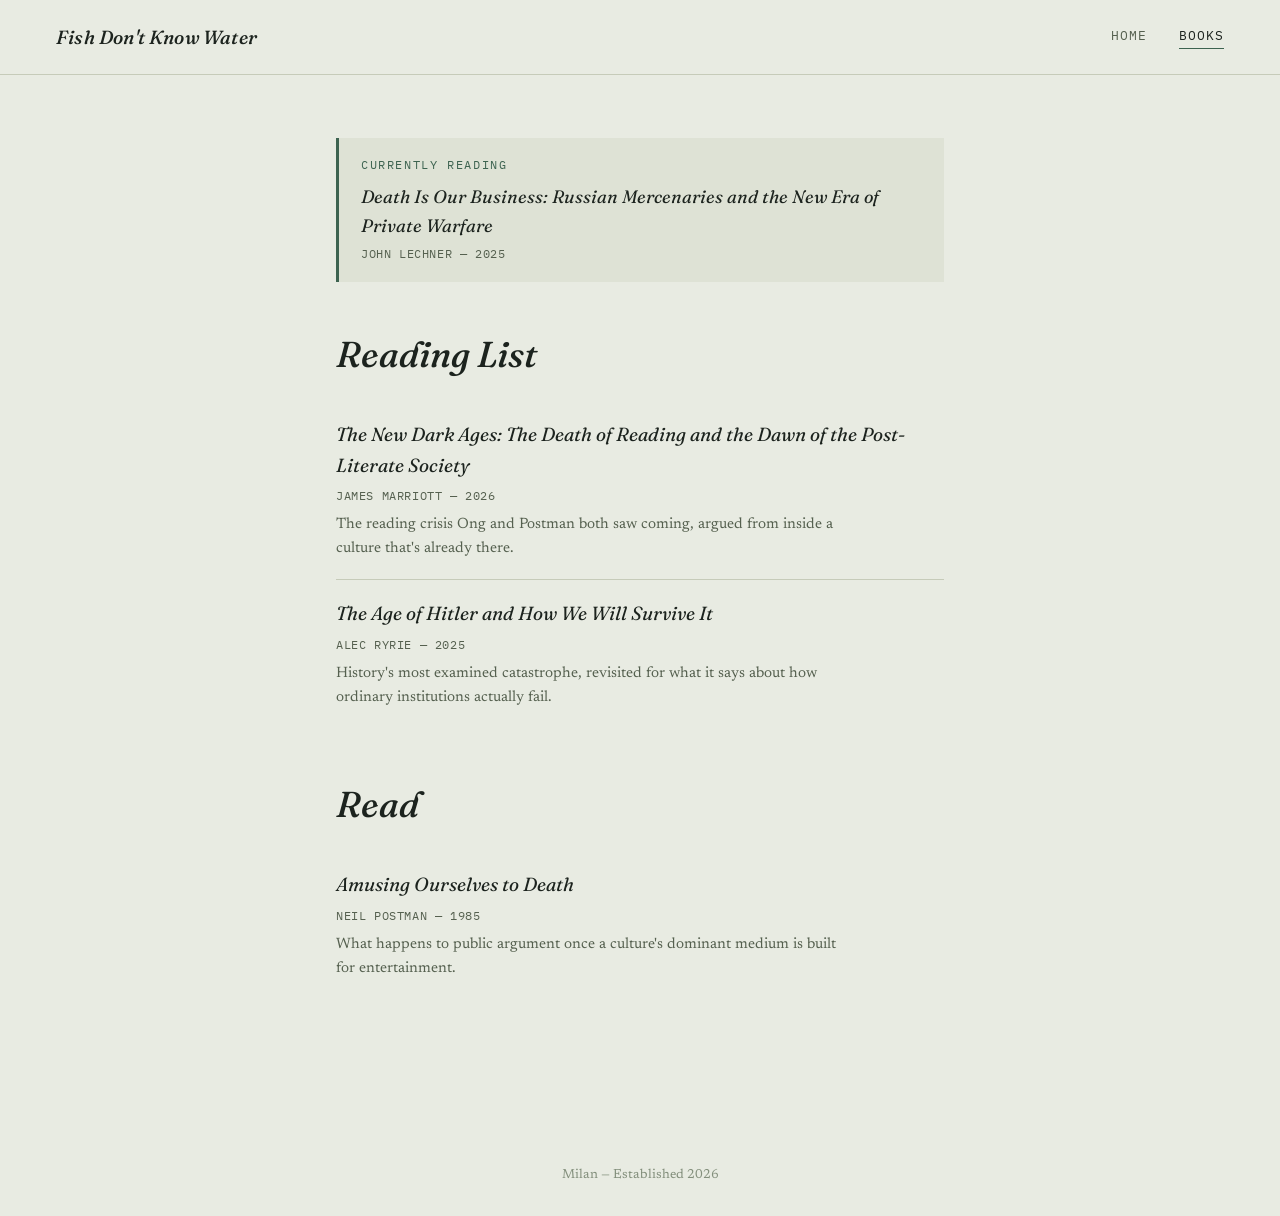
==== books.html @ 72e8afba "first commit" ====
<!doctype html>
<html lang="en">
<head>
<meta charset="UTF-8">
<meta name="viewport" content="width=device-width, initial-scale=1">
<title>Fish Don't Know Water — Books</title>
<link rel="stylesheet" href="https://fonts.googleapis.com/css2?family=Fraunces:ital,opsz,wght@0,9..144,300..600;1,9..144,300..600&family=Newsreader:ital,wght@0,400;0,500;1,400;1,500&family=IBM+Plex+Mono:wght@400;500&display=swap">
<link rel="stylesheet" href="styles.css">
</head>
<body>

<header>
  <a class="wordmark" href="index.html">Fish Don't Know Water</a>
  <nav>
    <a href="index.html">Home</a>
    <a href="books.html" aria-current="page">Books</a>
  </nav>
</header>

<main>
  <section class="view-books">
    <div class="current-read">
      <span class="eyebrow">Currently reading</span>
      <div class="book-title">Death Is Our Business: Russian Mercenaries and the New Era of Private Warfare</div>
      <div class="book-author">John Lechner — 2025</div>
    </div>

    <div class="books-head">
      <h1>Reading List</h1>
    </div>

    <div class="shelf">
      <div class="book">
        <div class="book-title">The New Dark Ages: The Death of Reading and the Dawn of the Post-Literate Society</div>
        <div class="book-author">James Marriott — 2026</div>
        <div class="book-note">The reading crisis Ong and Postman both saw coming, argued from inside a culture that's already there.</div>
      </div>

      <div class="book">
        <div class="book-title">The Age of Hitler and How We Will Survive It</div>
        <div class="book-author">Alec Ryrie — 2025</div>
        <div class="book-note">History's most examined catastrophe, revisited for what it says about how ordinary institutions actually fail.</div>
      </div>
    </div>

    <div class="books-head">
      <h1>Read</h1>
    </div>

    <div class="shelf">
      <div class="book">
        <div class="book-title">Amusing Ourselves to Death</div>
        <div class="book-author">Neil Postman — 1985</div>
        <div class="book-note">What happens to public argument once a culture's dominant medium is built for entertainment.</div>
      </div>
    </div>
  </section>
</main>

<footer>Milan — Established 2026</footer>

</body>
</html>
---- styles.css ----
:root {
  --paper: #e8ebe2;
  --paper-raised: #dee2d5;
  --ink: #1c231e;
  --ink-soft: #55604f;
  --ink-faint: #838f7c;
  --line: #c6cbb9;
  --accent: #3d6350;
  --accent-ink: #f2f4ec;

  --font-display: 'Fraunces', 'Iowan Old Style', 'Palatino Linotype', Georgia, serif;
  --font-body: 'Newsreader', 'Iowan Old Style', Georgia, serif;
  --font-mono: 'IBM Plex Mono', ui-monospace, SFMono-Regular, Menlo, monospace;
}

@media (prefers-color-scheme: dark) {
  :root:not([data-theme="light"]) {
    --paper: #121814;
    --paper-raised: #1a2119;
    --ink: #e6e9df;
    --ink-soft: #a3ad99;
    --ink-faint: #6d7867;
    --line: #2b342a;
    --accent: #85b89e;
    --accent-ink: #0d1410;
  }
}

:root[data-theme="dark"] {
  --paper: #121814;
  --paper-raised: #1a2119;
  --ink: #e6e9df;
  --ink-soft: #a3ad99;
  --ink-faint: #6d7867;
  --line: #2b342a;
  --accent: #85b89e;
  --accent-ink: #0d1410;
}

* { box-sizing: border-box; }

body {
  margin: 0;
  background: var(--paper);
  color: var(--ink);
  font-family: var(--font-body);
  font-size: 18px;
  line-height: 1.6;
  -webkit-font-smoothing: antialiased;
}

a { color: inherit; }

.eyebrow {
  font-family: var(--font-mono);
  font-size: 11.5px;
  letter-spacing: 0.14em;
  text-transform: uppercase;
  color: var(--ink-faint);
}

/* ---- header / nav ---- */

header {
  position: sticky;
  top: 0;
  z-index: 10;
  display: flex;
  align-items: center;
  justify-content: space-between;
  gap: 16px;
  padding: 22px clamp(20px, 5vw, 56px);
  border-bottom: 1px solid var(--line);
  background: var(--paper);
}

.wordmark {
  font-family: var(--font-display);
  font-style: italic;
  font-weight: 500;
  font-size: 19px;
  letter-spacing: 0.01em;
  text-decoration: none;
  white-space: nowrap;
}

nav {
  display: flex;
  gap: clamp(18px, 3vw, 32px);
  font-family: var(--font-mono);
  font-size: 12.5px;
  letter-spacing: 0.08em;
  text-transform: uppercase;
}

nav a {
  text-decoration: none;
  color: var(--ink-soft);
  padding-bottom: 3px;
  border-bottom: 1px solid transparent;
  transition: color 0.15s ease, border-color 0.15s ease;
}

nav a:hover { color: var(--ink); }

nav a[aria-current="page"] {
  color: var(--ink);
  border-bottom-color: var(--accent);
}

main { min-height: calc(100vh - 68px); }

/* ---- home view ---- */

.view-home {
  display: flex;
  align-items: flex-start;
  justify-content: center;
  padding: clamp(64px, 12vh, 108px) clamp(24px, 7vw, 64px) clamp(72px, 14vh, 140px);
  min-height: calc(100vh - 68px);
}

.home-inner {
  max-width: 580px;
  text-align: center;
}

.epigraph {
  margin: 0 0 clamp(56px, 10vh, 84px);
  font-family: var(--font-display);
  font-style: italic;
  font-weight: 400;
  font-size: clamp(22px, 3.2vw, 27px);
  line-height: 1.55;
  color: var(--accent);
}

.epigraph-attr {
  display: block;
  margin-top: 10px;
  font-family: var(--font-mono);
  font-style: normal;
  font-size: 11.5px;
  letter-spacing: 0.1em;
  text-transform: uppercase;
  color: var(--ink-faint);
}

.home-inner p.lede {
  font-size: clamp(17px, 2.2vw, 20px);
  line-height: 1.75;
  color: var(--ink);
  margin: 0 0 clamp(44px, 7vh, 64px);
}

.cta-button {
  display: inline-block;
  margin-top: 4px;
  padding: 11px 24px;
  border: 1px solid var(--ink);
  background: var(--ink);
  font-family: var(--font-mono);
  font-size: 12px;
  letter-spacing: 0.09em;
  text-transform: uppercase;
  text-decoration: none;
  color: var(--paper);
  transition: background 0.15s ease, color 0.15s ease;
}

.cta-button:hover {
  background: transparent;
  color: var(--ink);
}

/* ---- books view ---- */

.view-books {
  padding: clamp(40px, 7vh, 72px) clamp(20px, 6vw, 56px) 96px;
  max-width: 720px;
  margin: 0 auto;
}

.current-read {
  margin-bottom: clamp(32px, 5vh, 44px);
  padding: 18px 22px;
  background: var(--paper-raised);
  border-left: 3px solid var(--accent);
}

.current-read .eyebrow {
  display: block;
  color: var(--accent);
  margin-bottom: 8px;
}

.current-read .book-title {
  font-size: 18px;
}

.current-read .book-author {
  margin-top: 4px;
}

.books-head {
  margin-bottom: 18px;
}

.books-head h1 {
  font-family: var(--font-display);
  font-weight: 500;
  font-style: italic;
  font-size: clamp(28px, 4vw, 36px);
  margin: 0 0 12px;
  text-wrap: balance;
}

.shelf { margin-bottom: 48px; }

.book {
  padding: 18px 0;
  border-bottom: 1px solid var(--line);
}

.book:last-child { border-bottom: none; }

.book-title {
  font-family: var(--font-display);
  font-style: italic;
  font-weight: 400;
  font-size: 19px;
}

.book-author {
  font-family: var(--font-mono);
  font-size: 12px;
  letter-spacing: 0.05em;
  text-transform: uppercase;
  color: var(--ink-soft);
  margin-top: 6px;
  font-variant-numeric: tabular-nums;
}

.book-note {
  color: var(--ink-soft);
  font-size: 15px;
  margin-top: 8px;
  max-width: 58ch;
}

/* ---- shared footer ---- */

footer {
  padding: 22px clamp(20px, 6vw, 56px) 30px;
  text-align: center;
  font-size: 13px;
  color: var(--ink-faint);
}

@media (max-width: 520px) {
  header { padding: 16px 20px; }
}

@media (prefers-reduced-motion: no-preference) {
  .view-home .home-inner, .view-books .books-head {
    animation: rise 0.5s ease both;
  }
  @keyframes rise {
    from { opacity: 0; transform: translateY(6px); }
    to { opacity: 1; transform: translateY(0); }
  }
}
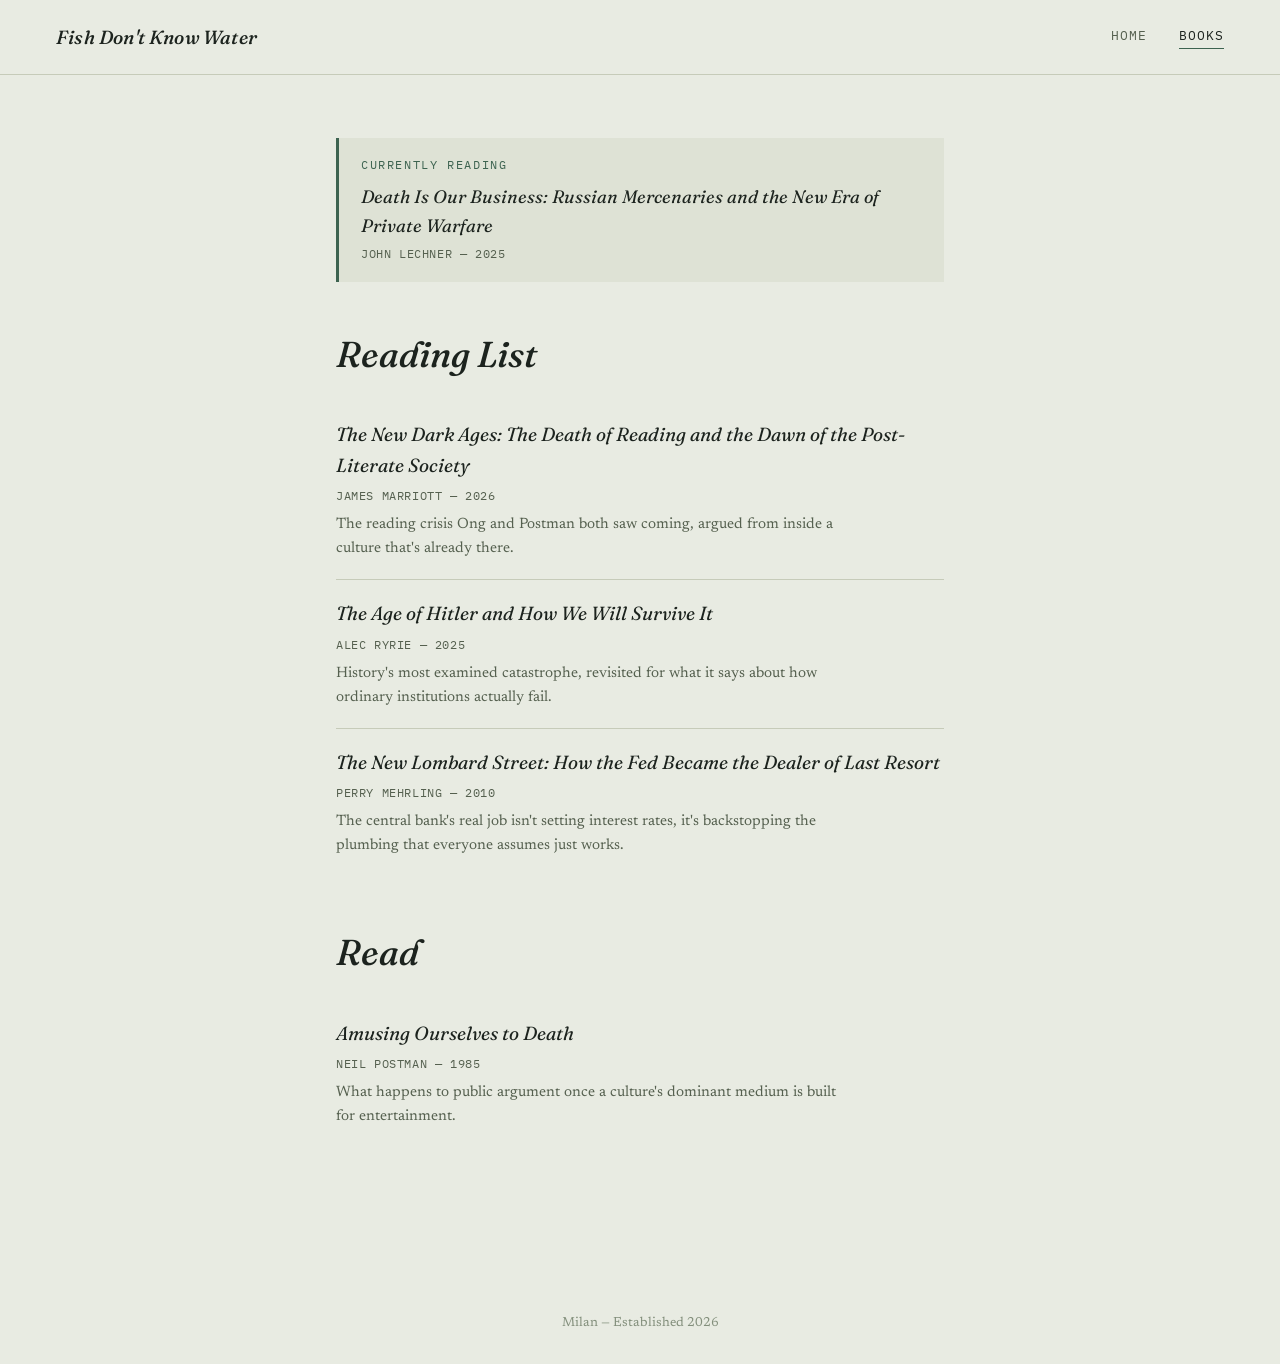
==== commit d649b04c: "Add The New Lombard Street to reading list Co-Authored-By: Claude Sonnet 5 <noreply@anthropic.com>" ====
--- a/books.html
+++ b/books.html
@@ -4,6 +4,7 @@
 <meta charset="UTF-8">
 <meta name="viewport" content="width=device-width, initial-scale=1">
 <title>Fish Don't Know Water — Books</title>
+<link rel="icon" href="data:image/svg+xml,<svg xmlns=%22http://www.w3.org/2000/svg%22 viewBox=%220 0 100 100%22><text y=%22.9em%22 font-size=%2290%22>🐟</text></svg>">
 <link rel="stylesheet" href="https://fonts.googleapis.com/css2?family=Fraunces:ital,opsz,wght@0,9..144,300..600;1,9..144,300..600&family=Newsreader:ital,wght@0,400;0,500;1,400;1,500&family=IBM+Plex+Mono:wght@400;500&display=swap">
 <link rel="stylesheet" href="styles.css">
 </head>
@@ -41,6 +42,12 @@
         <div class="book-author">Alec Ryrie — 2025</div>
         <div class="book-note">History's most examined catastrophe, revisited for what it says about how ordinary institutions actually fail.</div>
       </div>
+
+      <div class="book">
+        <div class="book-title">The New Lombard Street: How the Fed Became the Dealer of Last Resort</div>
+        <div class="book-author">Perry Mehrling — 2010</div>
+        <div class="book-note">The central bank's real job isn't setting interest rates, it's backstopping the plumbing that everyone assumes just works.</div>
+      </div>
     </div>
 
     <div class="books-head">
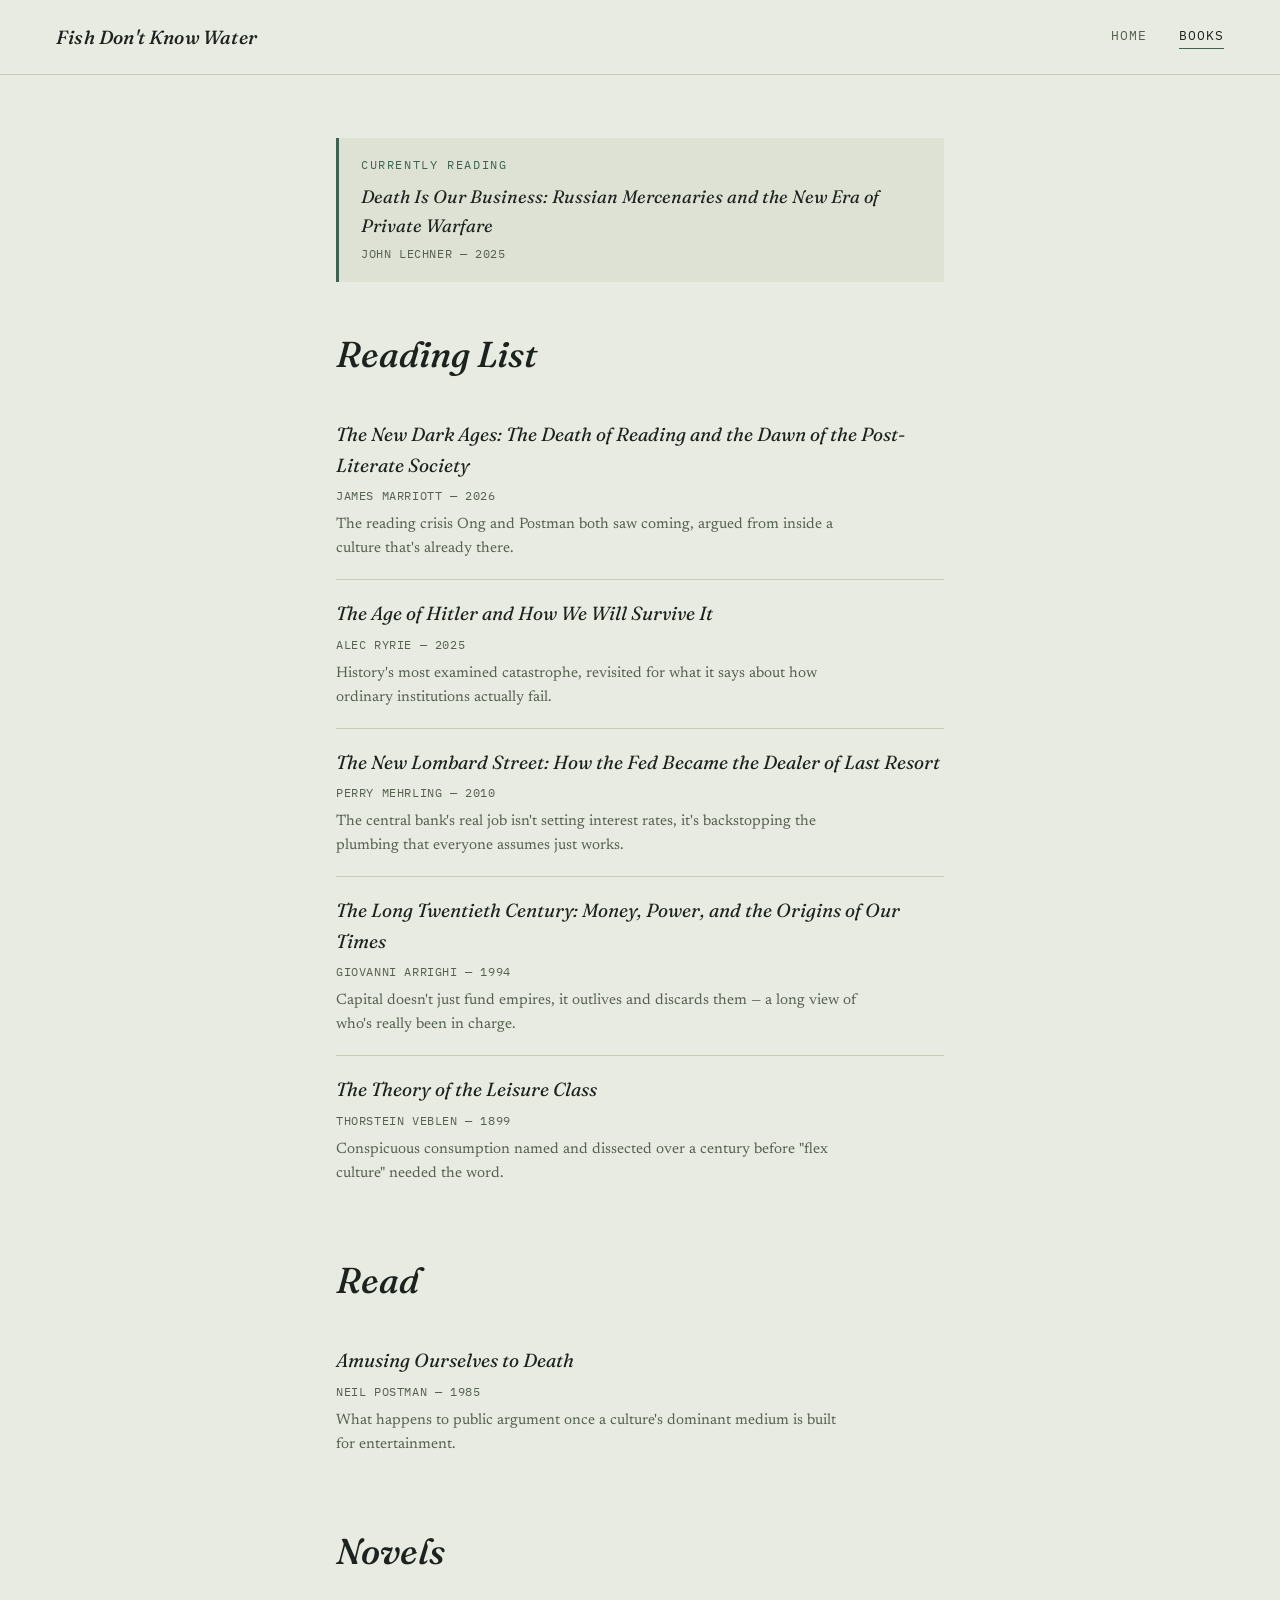
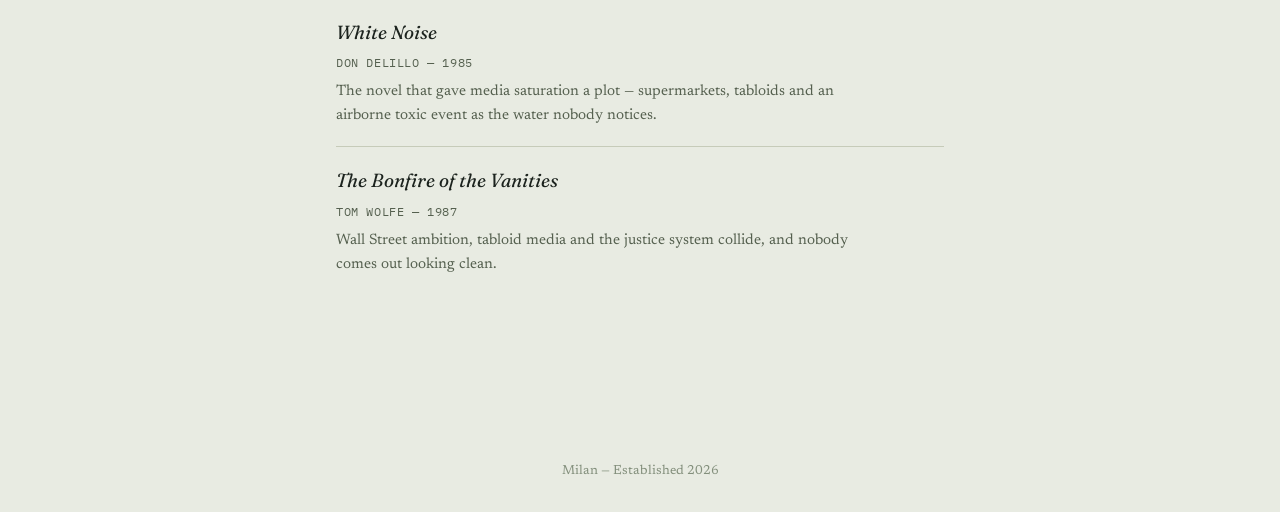
==== commit 3f7d3f79: "Add financial history books and a Novels section Co-Authored-By: Claude Sonnet 5 <noreply@anthropic." ====
--- a/books.html
+++ b/books.html
@@ -48,6 +48,18 @@
         <div class="book-author">Perry Mehrling — 2010</div>
         <div class="book-note">The central bank's real job isn't setting interest rates, it's backstopping the plumbing that everyone assumes just works.</div>
       </div>
+
+      <div class="book">
+        <div class="book-title">The Long Twentieth Century: Money, Power, and the Origins of Our Times</div>
+        <div class="book-author">Giovanni Arrighi — 1994</div>
+        <div class="book-note">Capital doesn't just fund empires, it outlives and discards them — a long view of who's really been in charge.</div>
+      </div>
+
+      <div class="book">
+        <div class="book-title">The Theory of the Leisure Class</div>
+        <div class="book-author">Thorstein Veblen — 1899</div>
+        <div class="book-note">Conspicuous consumption named and dissected over a century before "flex culture" needed the word.</div>
+      </div>
     </div>
 
     <div class="books-head">
@@ -61,6 +73,24 @@
         <div class="book-note">What happens to public argument once a culture's dominant medium is built for entertainment.</div>
       </div>
     </div>
+
+    <div class="books-head">
+      <h1>Novels</h1>
+    </div>
+
+    <div class="shelf">
+      <div class="book">
+        <div class="book-title">White Noise</div>
+        <div class="book-author">Don DeLillo — 1985</div>
+        <div class="book-note">The novel that gave media saturation a plot — supermarkets, tabloids and an airborne toxic event as the water nobody notices.</div>
+      </div>
+
+      <div class="book">
+        <div class="book-title">The Bonfire of the Vanities</div>
+        <div class="book-author">Tom Wolfe — 1987</div>
+        <div class="book-note">Wall Street ambition, tabloid media and the justice system collide, and nobody comes out looking clean.</div>
+      </div>
+    </div>
   </section>
 </main>
 
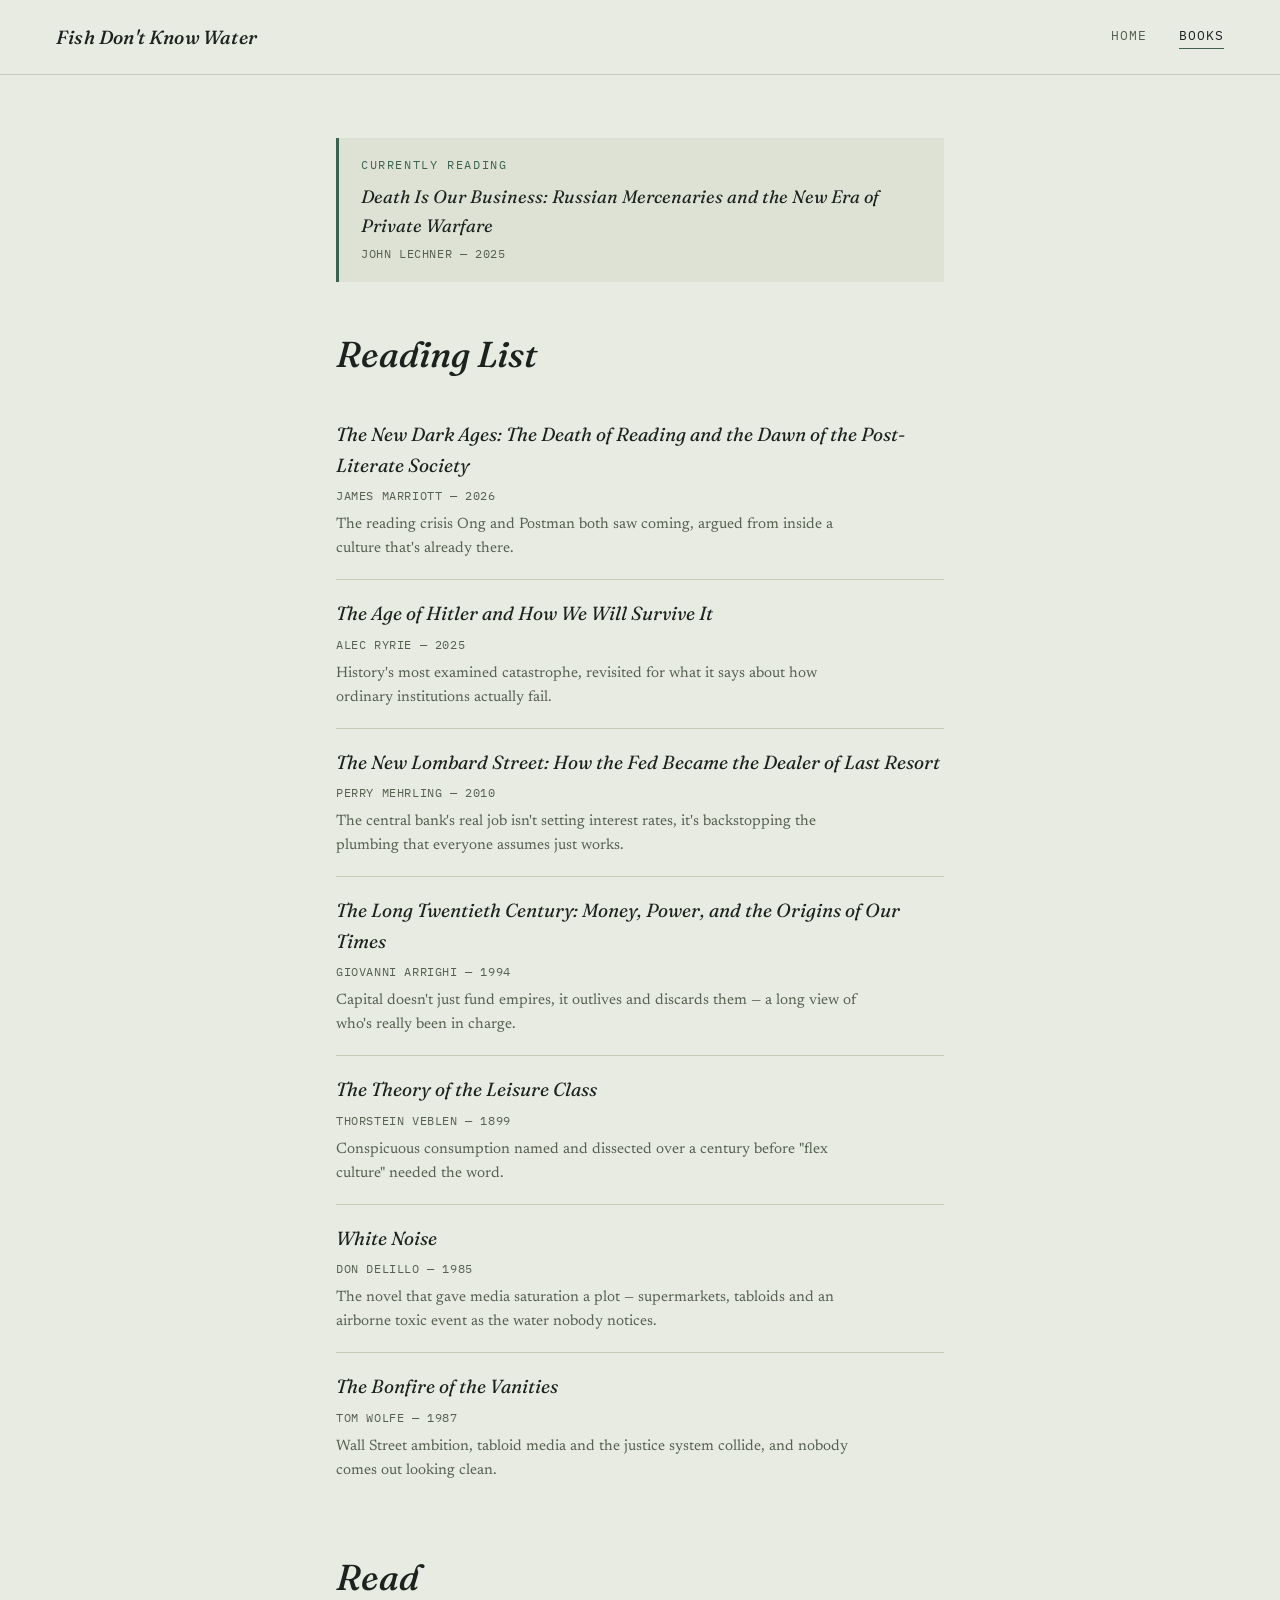
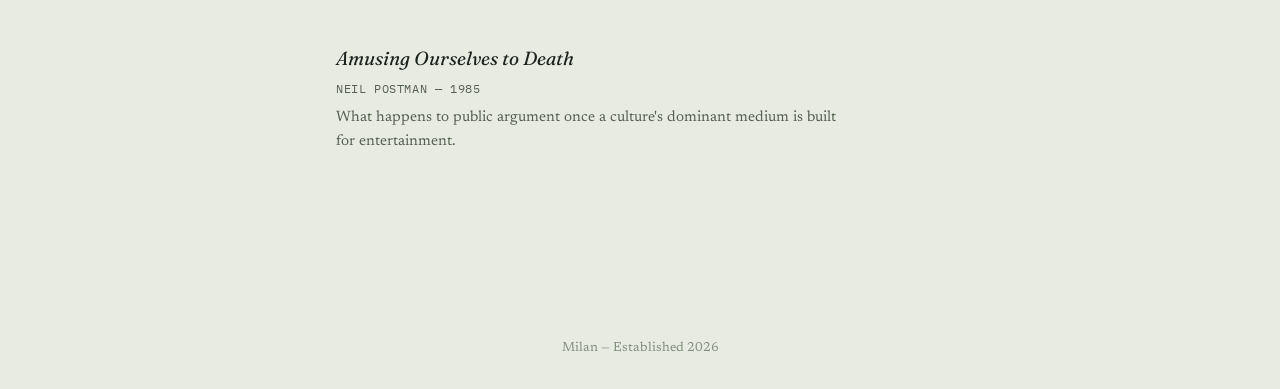
==== commit 5033c3cf: "Merge novels into reading list, fix lede paragraph spacing Co-Authored-By: Claude Sonnet 5 <noreply@" ====
--- a/books.html
+++ b/books.html
@@ -60,6 +60,18 @@
         <div class="book-author">Thorstein Veblen — 1899</div>
         <div class="book-note">Conspicuous consumption named and dissected over a century before "flex culture" needed the word.</div>
       </div>
+
+      <div class="book">
+        <div class="book-title">White Noise</div>
+        <div class="book-author">Don DeLillo — 1985</div>
+        <div class="book-note">The novel that gave media saturation a plot — supermarkets, tabloids and an airborne toxic event as the water nobody notices.</div>
+      </div>
+
+      <div class="book">
+        <div class="book-title">The Bonfire of the Vanities</div>
+        <div class="book-author">Tom Wolfe — 1987</div>
+        <div class="book-note">Wall Street ambition, tabloid media and the justice system collide, and nobody comes out looking clean.</div>
+      </div>
     </div>
 
     <div class="books-head">
@@ -73,24 +85,6 @@
         <div class="book-note">What happens to public argument once a culture's dominant medium is built for entertainment.</div>
       </div>
     </div>
-
-    <div class="books-head">
-      <h1>Novels</h1>
-    </div>
-
-    <div class="shelf">
-      <div class="book">
-        <div class="book-title">White Noise</div>
-        <div class="book-author">Don DeLillo — 1985</div>
-        <div class="book-note">The novel that gave media saturation a plot — supermarkets, tabloids and an airborne toxic event as the water nobody notices.</div>
-      </div>
-
-      <div class="book">
-        <div class="book-title">The Bonfire of the Vanities</div>
-        <div class="book-author">Tom Wolfe — 1987</div>
-        <div class="book-note">Wall Street ambition, tabloid media and the justice system collide, and nobody comes out looking clean.</div>
-      </div>
-    </div>
   </section>
 </main>
 
--- a/styles.css
+++ b/styles.css
@@ -150,7 +150,11 @@
   font-size: clamp(17px, 2.2vw, 20px);
   line-height: 1.75;
   color: var(--ink);
-  margin: 0 0 clamp(44px, 7vh, 64px);
+  margin: 0 0 1.1em;
+}
+
+.home-inner p.lede:last-of-type {
+  margin-bottom: clamp(44px, 7vh, 64px);
 }
 
 .cta-button {
